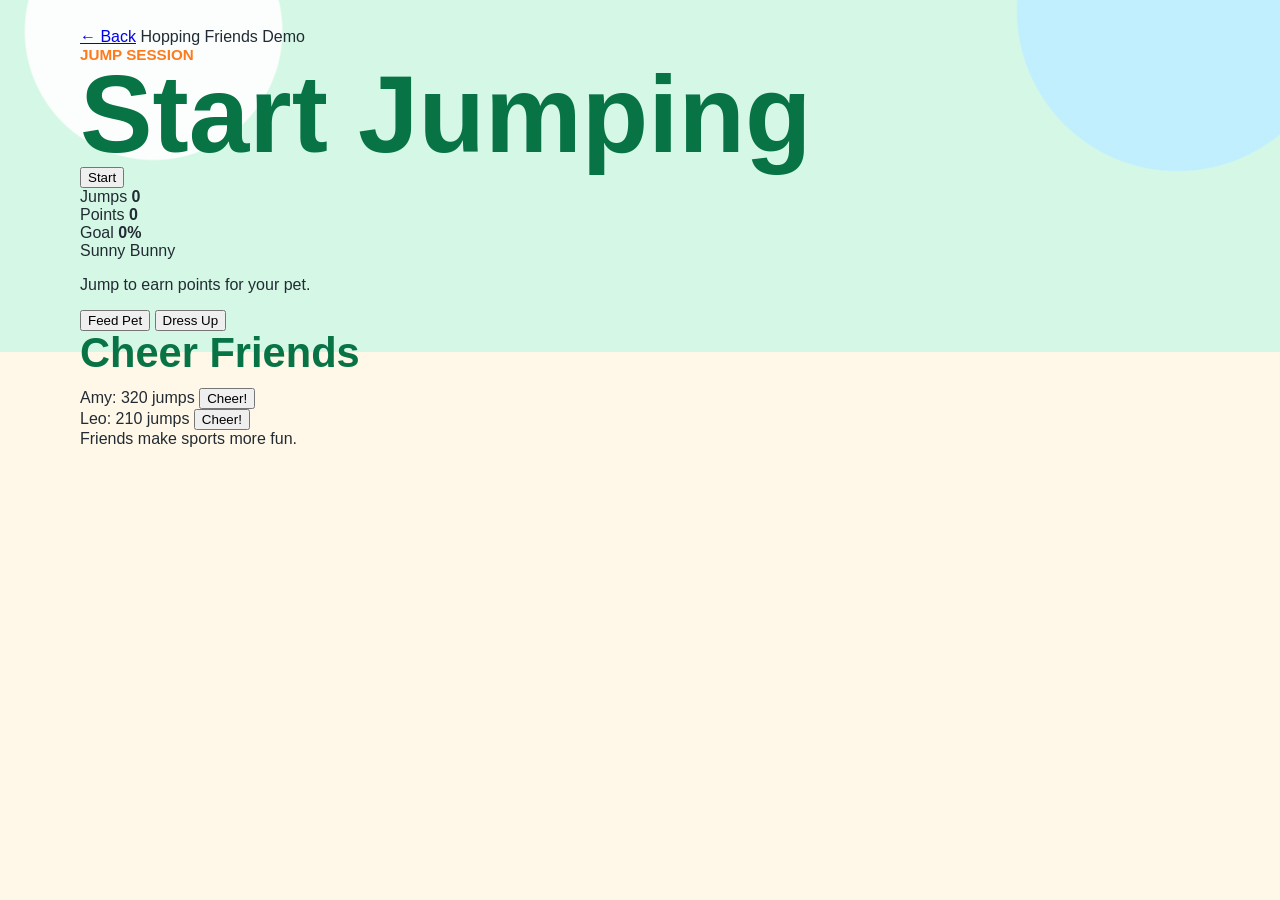
==== hopping-friends/demo/index.html @ bef8fe74 "Add interactive Hopping Friends demo" ====
<!doctype html>
<html lang="en">
  <head>
    <meta charset="utf-8">
    <meta name="viewport" content="width=device-width, initial-scale=1">
    <meta
      name="description"
      content="Try a simple Hopping Friends app demo with jumps, points, pet rewards, and friend cheers."
    >
    <title>Hopping Friends Demo</title>
    <link rel="stylesheet" href="../styles.css">
    <link rel="stylesheet" href="./demo.css">
  </head>
  <body class="demo-body">
    <main class="demo-shell">
      <nav class="demo-nav" aria-label="Demo navigation">
        <a href="../">← Back</a>
        <span>Hopping Friends Demo</span>
      </nav>

      <section class="demo-phone" aria-label="Interactive Hopping Friends demo">
        <header class="demo-header">
          <div>
            <p class="eyebrow">Jump session</p>
            <h1>Start Jumping</h1>
          </div>
          <button id="startSession" class="round-button" type="button">Start</button>
        </header>

        <section class="score-grid" aria-label="Jumping progress">
          <div>
            <span>Jumps</span>
            <strong id="jumpCount">0</strong>
          </div>
          <div>
            <span>Points</span>
            <strong id="pointCount">0</strong>
          </div>
          <div>
            <span>Goal</span>
            <strong id="goalPercent">0%</strong>
          </div>
        </section>

        <div class="demo-progress" aria-label="Daily goal progress">
          <span id="goalBar"></span>
        </div>

        <section class="pet-card" aria-label="Pet reward area">
          <div id="demoPet" class="demo-pet" aria-hidden="true">
            <span class="demo-ear left"></span>
            <span class="demo-ear right"></span>
            <span class="demo-face"></span>
            <span id="petHat" class="pet-hat"></span>
          </div>
          <div>
            <p class="pet-name">Sunny Bunny</p>
            <p id="petMood">Jump to earn points for your pet.</p>
            <div class="pet-actions">
              <button id="feedPet" type="button">Feed Pet</button>
              <button id="dressPet" type="button">Dress Up</button>
            </div>
          </div>
        </section>

        <section class="demo-friends" aria-label="Friend cheer area">
          <h2>Cheer Friends</h2>
          <div class="demo-friend-row">
            <span>Amy: 320 jumps</span>
            <button type="button" data-friend="Amy">Cheer!</button>
          </div>
          <div class="demo-friend-row">
            <span>Leo: 210 jumps</span>
            <button type="button" data-friend="Leo">Cheer!</button>
          </div>
          <p id="cheerMessage" class="cheer-message">Friends make sports more fun.</p>
        </section>
      </section>
    </main>

    <script src="./demo.js"></script>
  </body>
</html>
---- hopping-friends/styles.css ----
:root {
  --mint: #d5f8e6;
  --mint-strong: #15935b;
  --mint-deep: #087345;
  --cream: #fff8e8;
  --orange: #ff7a1a;
  --orange-soft: #ffe0b6;
  --sky: #bfeeff;
  --blue: #228bd8;
  --ink: #222b33;
  --muted: #5d6972;
  --line: #bee6d0;
  --white: #ffffff;
  color: var(--ink);
  font-family: Arial, Helvetica, sans-serif;
  background: var(--cream);
}

* {
  box-sizing: border-box;
}

html {
  scroll-behavior: smooth;
}

body {
  margin: 0;
  background:
    radial-gradient(circle at 12% 6%, rgba(255, 255, 255, 0.9) 0 8rem, transparent 8.1rem),
    radial-gradient(circle at 92% 2%, rgba(191, 238, 255, 0.9) 0 10rem, transparent 10.1rem),
    linear-gradient(180deg, var(--mint) 0 22rem, var(--cream) 22rem 100%);
}

main {
  width: min(1120px, calc(100% - 32px));
  margin: 0 auto;
  padding: 28px 0 56px;
}

.hero {
  min-height: 88vh;
  display: grid;
  grid-template-columns: minmax(0, 1fr) minmax(280px, 390px);
  gap: 48px;
  align-items: center;
  padding: 20px 0 34px;
}

.hero-copy {
  display: grid;
  gap: 22px;
}

.eyebrow,
.section-label {
  margin: 0;
  color: var(--orange);
  font-size: 0.95rem;
  font-weight: 800;
  letter-spacing: 0;
  text-transform: uppercase;
}

h1,
h2,
p {
  margin-top: 0;
}

h1 {
  margin-bottom: 0;
  color: var(--mint-deep);
  font-size: clamp(3.4rem, 10vw, 6.8rem);
  line-height: 0.96;
}

h2 {
  margin-bottom: 12px;
  color: var(--mint-deep);
  font-size: clamp(1.55rem, 4.5vw, 2.6rem);
  line-height: 1.08;
}

.lead {
  max-width: 650px;
  color: var(--ink);
  font-size: clamp(1.35rem, 4vw, 2rem);
  line-height: 1.32;
}

.hero-actions {
  display: flex;
  flex-wrap: wrap;
  gap: 14px;
  align-items: center;
}

.primary-action {
  display: inline-flex;
  min-height: 56px;
  align-items: center;
  justify-content: center;
  border-radius: 999px;
  padding: 0 28px;
  background: var(--orange);
  color: var(--white);
  box-shadow: 0 12px 24px rgba(255, 122, 26, 0.24);
  font-size: 1.08rem;
  font-weight: 800;
  text-decoration: none;
}

.mini-stat {
  display: inline-flex;
  min-height: 46px;
  align-items: center;
  border: 2px solid var(--line);
  border-radius: 999px;
  padding: 0 18px;
  background: rgba(255, 255, 255, 0.72);
  color: var(--mint-deep);
  font-weight: 800;
}

.app-preview {
  justify-self: center;
  width: min(100%, 390px);
  border: 10px solid var(--ink);
  border-radius: 38px;
  padding: 22px;
  background:
    linear-gradient(180deg, #c8f1ff 0 32%, var(--cream) 32% 100%);
  box-shadow: 0 28px 70px rgba(8, 115, 69, 0.22);
}

.app-top {
  display: flex;
  justify-content: space-between;
  gap: 12px;
  align-items: center;
  border-radius: 22px;
  padding: 16px;
  background: rgba(255, 255, 255, 0.86);
}

.app-top p {
  margin: 0 0 4px;
  color: var(--muted);
  font-size: 0.9rem;
  font-weight: 800;
}

.app-top strong {
  color: var(--orange);
  font-size: 1.55rem;
}

.app-top span {
  display: grid;
  width: 58px;
  height: 58px;
  place-items: center;
  border-radius: 50%;
  background: var(--mint);
  color: var(--mint-deep);
  font-weight: 900;
}

.pet-scene {
  position: relative;
  height: 175px;
  margin: 18px 0 14px;
  border-radius: 28px;
  overflow: hidden;
  background:
    radial-gradient(circle at 18% 78%, #86d66f 0 14px, transparent 15px),
    radial-gradient(circle at 84% 76%, #8bda73 0 20px, transparent 21px),
    linear-gradient(180deg, #d9f7ff 0 58%, #dff5cf 58% 100%);
}

.jump-rope {
  position: absolute;
  left: 60px;
  right: 60px;
  bottom: 33px;
  height: 96px;
  border: 6px solid var(--orange);
  border-top: 0;
  border-radius: 0 0 90px 90px;
}

.rabbit {
  position: absolute;
  left: calc(50% - 58px);
  bottom: 30px;
  width: 116px;
  height: 98px;
}

.rabbit .face {
  position: absolute;
  left: 13px;
  bottom: 0;
  width: 90px;
  height: 78px;
  border: 4px solid var(--mint-deep);
  border-radius: 45% 45% 42% 42%;
  background:
    radial-gradient(circle at 34% 46%, var(--ink) 0 4px, transparent 5px),
    radial-gradient(circle at 66% 46%, var(--ink) 0 4px, transparent 5px),
    radial-gradient(circle at 50% 58%, var(--orange) 0 4px, transparent 5px),
    var(--white);
}

.rabbit .ear {
  position: absolute;
  top: 0;
  width: 25px;
  height: 65px;
  border: 4px solid var(--mint-deep);
  border-radius: 999px;
  background: linear-gradient(90deg, var(--white), #ffd4dd);
}

.rabbit .left {
  left: 25px;
  transform: rotate(-10deg);
}

.rabbit .right {
  right: 25px;
  transform: rotate(10deg);
}

.progress-bar {
  height: 18px;
  border-radius: 999px;
  background: #e7ece8;
  overflow: hidden;
}

.progress-bar span {
  display: block;
  width: 54%;
  height: 100%;
  border-radius: inherit;
  background: var(--mint-strong);
}

.reward-row {
  display: grid;
  grid-template-columns: repeat(3, minmax(0, 1fr));
  gap: 8px;
  margin: 14px 0;
}

.reward-row span {
  min-height: 52px;
  display: grid;
  place-items: center;
  border-radius: 16px;
  background: rgba(255, 255, 255, 0.9);
  color: var(--orange);
  font-size: 0.86rem;
  font-weight: 900;
  text-align: center;
}

.friend-row {
  display: flex;
  justify-content: space-between;
  gap: 10px;
  align-items: center;
  margin-top: 9px;
  border-radius: 16px;
  padding: 10px 12px;
  background: rgba(255, 255, 255, 0.9);
  color: var(--mint-deep);
  font-size: 0.94rem;
  font-weight: 900;
}

.friend-row button {
  border: 0;
  border-radius: 999px;
  padding: 9px 12px;
  background: var(--blue);
  color: var(--white);
  font-weight: 900;
}

.app-button {
  display: grid;
  min-height: 54px;
  place-items: center;
  margin-top: 14px;
  border-radius: 999px;
  background: var(--orange);
  color: var(--white);
  font-size: 1.12rem;
  font-weight: 900;
  text-decoration: none;
}

.features {
  display: grid;
  grid-template-columns: repeat(3, minmax(0, 1fr));
  gap: 18px;
  margin-top: 12px;
}

.features article,
.story,
.pitch-card,
.join {
  border: 2px solid var(--line);
  border-radius: 24px;
  background: rgba(255, 255, 255, 0.86);
}

.features article {
  padding: 24px;
}

.feature-icon {
  display: inline-grid;
  width: 50px;
  height: 50px;
  place-items: center;
  margin-bottom: 18px;
  border-radius: 16px;
  background: var(--orange-soft);
  color: var(--orange);
  font-size: 1.55rem;
  font-weight: 900;
}

.feature-icon.friends {
  background: #d7f7ff;
  color: var(--blue);
}

.feature-icon.health {
  background: var(--mint);
  color: var(--mint-strong);
}

.features p,
.story p,
.pitch-card p,
.join p {
  color: var(--muted);
  font-size: 1.08rem;
  line-height: 1.55;
}

.story {
  display: grid;
  grid-template-columns: 0.85fr 1.15fr;
  gap: 32px;
  margin-top: 20px;
  padding: 34px;
}

.story p:last-child {
  margin-bottom: 0;
}

.pitch-card {
  margin-top: 20px;
  padding: 30px;
  background: var(--mint-deep);
}

.pitch-card p {
  margin-bottom: 12px;
  color: var(--white);
  font-size: clamp(1.1rem, 2.6vw, 1.45rem);
  font-weight: 700;
}

.pitch-card p:last-child {
  margin-bottom: 0;
  color: #fff1d8;
}

.join {
  margin-top: 20px;
  padding: 36px;
  text-align: center;
}

.join h2 {
  max-width: 780px;
  margin-inline: auto;
}

@media (max-width: 780px) {
  main {
    width: min(100% - 22px, 520px);
    padding-top: 18px;
  }

  .hero {
    min-height: auto;
    grid-template-columns: 1fr;
    gap: 28px;
    padding-top: 28px;
  }

  .hero-copy {
    gap: 16px;
  }

  .lead {
    margin-bottom: 0;
  }

  .app-preview {
    order: -1;
  }

  .app-preview {
    width: min(88vw, 330px);
  }

  .features,
  .story {
    grid-template-columns: 1fr;
  }

  .features article,
  .story,
  .pitch-card,
  .join {
    border-radius: 18px;
  }

  .features article,
  .story,
  .pitch-card,
  .join {
    padding: 22px;
  }
}
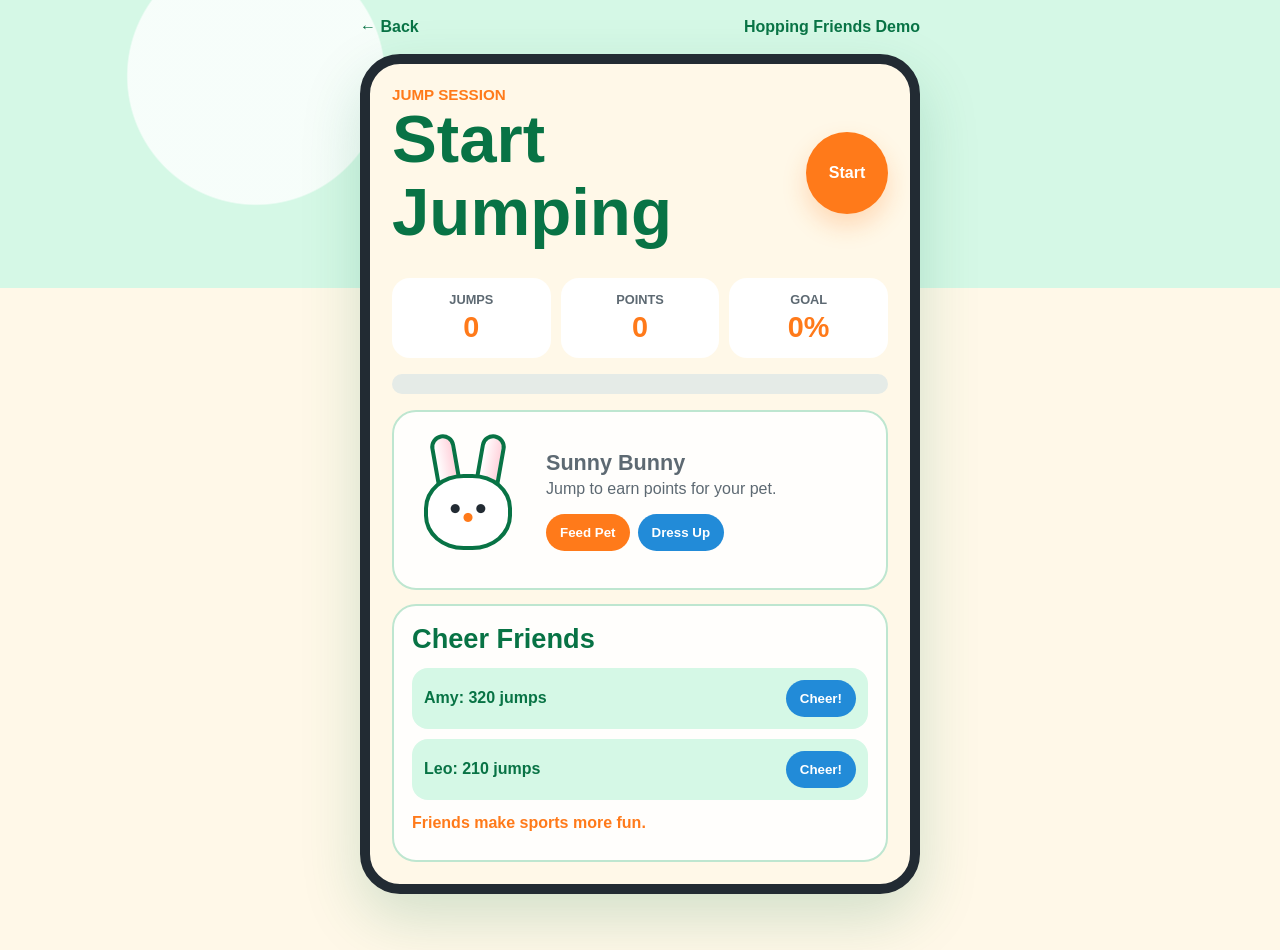
==== commit 7f65889c: "Enhance Hopping Friends demo rewards" ====
--- a/hopping-friends/demo/index.html
+++ b/hopping-friends/demo/index.html
@@ -51,7 +51,12 @@
             <span class="demo-ear left"></span>
             <span class="demo-ear right"></span>
             <span class="demo-face"></span>
+            <span id="petOutfit" class="pet-outfit"></span>
+            <span class="pet-bow"></span>
+            <span class="pet-scarf"></span>
+            <span class="pet-badge"></span>
             <span id="petHat" class="pet-hat"></span>
+            <span id="foodBite" class="food-bite" aria-hidden="true"></span>
           </div>
           <div>
             <p class="pet-name">Sunny Bunny</p>
--- a/hopping-friends/styles.css
+++ b/hopping-friends/styles.css
@@ -29,7 +29,7 @@
   background:
     radial-gradient(circle at 12% 6%, rgba(255, 255, 255, 0.9) 0 8rem, transparent 8.1rem),
     radial-gradient(circle at 92% 2%, rgba(191, 238, 255, 0.9) 0 10rem, transparent 10.1rem),
-    linear-gradient(180deg, var(--mint) 0 22rem, var(--cream) 22rem 100%);
+    linear-gradient(180deg, var(--mint) 0 36rem, var(--cream) 36rem 100%);
 }
 
 main {
@@ -70,9 +70,10 @@
 
 h1 {
   margin-bottom: 0;
+  padding-bottom: 0.18em;
   color: var(--mint-deep);
-  font-size: clamp(3.4rem, 10vw, 6.8rem);
-  line-height: 0.96;
+  font-size: clamp(3.2rem, 9vw, 6.4rem);
+  line-height: 1.08;
 }
 
 h2 {
@@ -397,6 +398,13 @@
 }
 
 @media (max-width: 780px) {
+  body {
+    background:
+      radial-gradient(circle at 12% 6%, rgba(255, 255, 255, 0.9) 0 8rem, transparent 8.1rem),
+      radial-gradient(circle at 92% 2%, rgba(191, 238, 255, 0.9) 0 10rem, transparent 10.1rem),
+      linear-gradient(180deg, var(--mint) 0 64rem, var(--cream) 64rem 100%);
+  }
+
   main {
     width: min(100% - 22px, 520px);
     padding-top: 18px;
@@ -413,6 +421,11 @@
     gap: 16px;
   }
 
+  h1 {
+    font-size: clamp(3rem, 14vw, 4.8rem);
+    line-height: 1.12;
+  }
+
   .lead {
     margin-bottom: 0;
   }
--- a/hopping-friends/demo/demo.css
+++ b/hopping-friends/demo/demo.css
@@ -0,0 +1,474 @@
+.demo-body {
+  background:
+    radial-gradient(circle at 20% 8%, rgba(255, 255, 255, 0.8) 0 8rem, transparent 8.1rem),
+    linear-gradient(180deg, var(--mint) 0 18rem, var(--cream) 18rem 100%);
+}
+
+.demo-shell {
+  width: min(560px, calc(100% - 24px));
+  padding-top: 18px;
+}
+
+.demo-nav {
+  display: flex;
+  justify-content: space-between;
+  gap: 12px;
+  align-items: center;
+  margin-bottom: 18px;
+  color: var(--mint-deep);
+  font-weight: 900;
+}
+
+.demo-nav a {
+  color: var(--mint-deep);
+  text-decoration: none;
+}
+
+.demo-phone {
+  border: 10px solid var(--ink);
+  border-radius: 40px;
+  padding: 22px;
+  background: var(--cream);
+  box-shadow: 0 24px 60px rgba(8, 115, 69, 0.18);
+}
+
+.demo-header {
+  display: flex;
+  justify-content: space-between;
+  gap: 16px;
+  align-items: center;
+}
+
+.demo-header h1 {
+  font-size: clamp(2.2rem, 10vw, 4.2rem);
+}
+
+.round-button {
+  min-width: 82px;
+  min-height: 82px;
+  border: 0;
+  border-radius: 50%;
+  background: var(--orange);
+  color: var(--white);
+  box-shadow: 0 12px 24px rgba(255, 122, 26, 0.24);
+  font-size: 1rem;
+  font-weight: 900;
+}
+
+.score-grid {
+  display: grid;
+  grid-template-columns: repeat(3, 1fr);
+  gap: 10px;
+  margin-top: 18px;
+}
+
+.score-grid div {
+  border-radius: 18px;
+  padding: 14px 10px;
+  background: var(--white);
+  text-align: center;
+}
+
+.score-grid span {
+  display: block;
+  color: var(--muted);
+  font-size: 0.8rem;
+  font-weight: 800;
+  text-transform: uppercase;
+}
+
+.score-grid strong {
+  display: block;
+  margin-top: 4px;
+  color: var(--orange);
+  font-size: 1.8rem;
+}
+
+.demo-progress {
+  height: 20px;
+  margin: 16px 0;
+  border-radius: 999px;
+  background: #e5ebe7;
+  overflow: hidden;
+}
+
+.demo-progress span {
+  display: block;
+  width: 0;
+  height: 100%;
+  border-radius: inherit;
+  background: var(--mint-strong);
+  transition: width 180ms ease;
+}
+
+.pet-card,
+.demo-friends {
+  border: 2px solid var(--line);
+  border-radius: 24px;
+  padding: 18px;
+  background: rgba(255, 255, 255, 0.86);
+}
+
+.pet-card {
+  display: grid;
+  grid-template-columns: 118px 1fr;
+  gap: 16px;
+  align-items: center;
+}
+
+.demo-pet {
+  position: relative;
+  width: 112px;
+  height: 140px;
+}
+
+.demo-face {
+  position: absolute;
+  left: 12px;
+  top: 44px;
+  z-index: 4;
+  width: 88px;
+  height: 76px;
+  border: 4px solid var(--mint-deep);
+  border-radius: 45%;
+  background:
+    radial-gradient(circle at 34% 45%, var(--ink) 0 4px, transparent 5px),
+    radial-gradient(circle at 66% 45%, var(--ink) 0 4px, transparent 5px),
+    radial-gradient(circle at 50% 58%, var(--orange) 0 4px, transparent 5px),
+    var(--white);
+}
+
+.demo-ear {
+  position: absolute;
+  top: 4px;
+  z-index: 3;
+  width: 25px;
+  height: 68px;
+  border: 4px solid var(--mint-deep);
+  border-radius: 999px;
+  background: linear-gradient(90deg, var(--white), #ffd4dd);
+}
+
+.demo-ear.left {
+  left: 22px;
+  transform: rotate(-10deg);
+}
+
+.demo-ear.right {
+  right: 22px;
+  transform: rotate(10deg);
+}
+
+.pet-hat {
+  position: absolute;
+  left: 27px;
+  top: 45px;
+  z-index: 6;
+  width: 55px;
+  height: 24px;
+  border-radius: 18px 18px 8px 8px;
+  background: transparent;
+  transition: background 180ms ease, box-shadow 180ms ease, transform 180ms ease;
+}
+
+.pet-outfit {
+  position: absolute;
+  left: 19px;
+  bottom: 0;
+  z-index: 2;
+  width: 74px;
+  height: 50px;
+  border: 3px solid transparent;
+  border-radius: 20px 20px 30px 30px;
+  background: transparent;
+  transition: background 180ms ease, border-color 180ms ease, box-shadow 180ms ease;
+}
+
+.pet-bow,
+.pet-scarf,
+.pet-badge {
+  position: absolute;
+  z-index: 5;
+  opacity: 0;
+  transition: opacity 180ms ease, transform 180ms ease;
+}
+
+.pet-bow {
+  left: 44px;
+  top: 48px;
+  width: 23px;
+  height: 14px;
+  border-radius: 50%;
+  background:
+    radial-gradient(circle at 25% 50%, #ff4f8a 0 7px, transparent 7.5px),
+    radial-gradient(circle at 75% 50%, #ff4f8a 0 7px, transparent 7.5px),
+    radial-gradient(circle at 50% 50%, #ffc2d4 0 4px, transparent 4.5px);
+}
+
+.pet-scarf {
+  left: 25px;
+  top: 103px;
+  width: 63px;
+  height: 13px;
+  border-radius: 999px;
+  background: #22a7e8;
+  box-shadow: 42px 7px 0 -4px #22a7e8;
+}
+
+.pet-badge {
+  left: 62px;
+  bottom: 20px;
+  width: 18px;
+  height: 18px;
+  border-radius: 50%;
+  background:
+    radial-gradient(circle, #fff 0 3px, transparent 3.5px),
+    #ffd447;
+  box-shadow: 0 0 0 2px var(--mint-deep);
+}
+
+.food-bite {
+  position: absolute;
+  right: -10px;
+  bottom: 2px;
+  z-index: 7;
+  width: 34px;
+  height: 34px;
+  border-radius: 50%;
+  opacity: 0;
+  transform: translate(38px, 22px) scale(0.7) rotate(12deg);
+  pointer-events: none;
+}
+
+.food-bite::before,
+.food-bite::after {
+  content: "";
+  position: absolute;
+}
+
+.food-bite.food-carrot::before {
+  inset: 10px 7px 3px 8px;
+  border-radius: 70% 70% 55% 55%;
+  background: var(--orange);
+  transform: rotate(-28deg);
+}
+
+.food-bite.food-carrot::after {
+  left: 18px;
+  top: 0;
+  width: 14px;
+  height: 13px;
+  border-radius: 9px 9px 0 9px;
+  background: #35a852;
+  transform: rotate(18deg);
+}
+
+.food-bite.food-strawberry::before {
+  left: 6px;
+  top: 8px;
+  width: 23px;
+  height: 22px;
+  border-radius: 58% 58% 70% 70%;
+  background:
+    radial-gradient(circle at 35% 38%, #fff4a6 0 1.4px, transparent 1.8px),
+    radial-gradient(circle at 64% 58%, #fff4a6 0 1.4px, transparent 1.8px),
+    #f24b5f;
+}
+
+.food-bite.food-strawberry::after {
+  left: 12px;
+  top: 0;
+  width: 13px;
+  height: 11px;
+  border-radius: 10px 10px 2px 2px;
+  background: #35a852;
+}
+
+.food-bite.food-cookie::before {
+  inset: 5px;
+  border-radius: 50%;
+  background:
+    radial-gradient(circle at 38% 36%, #7a4a22 0 2px, transparent 2.5px),
+    radial-gradient(circle at 62% 60%, #7a4a22 0 2px, transparent 2.5px),
+    #d89a4b;
+  box-shadow: inset -2px -2px 0 rgba(99, 56, 21, 0.16);
+}
+
+.food-bite.food-leaf::before {
+  left: 5px;
+  top: 8px;
+  width: 25px;
+  height: 19px;
+  border-radius: 80% 20% 80% 20%;
+  background: linear-gradient(135deg, #a8e66f, #33a853);
+  transform: rotate(-18deg);
+}
+
+.food-bite.food-leaf::after {
+  left: 16px;
+  top: 10px;
+  width: 2px;
+  height: 16px;
+  border-radius: 999px;
+  background: rgba(255, 255, 255, 0.76);
+  transform: rotate(42deg);
+}
+
+.food-bite.is-feeding {
+  animation: feed-mouth 1400ms cubic-bezier(0.18, 0.82, 0.22, 1) both;
+}
+
+.demo-pet.outfit-sporty .pet-outfit {
+  border-color: var(--mint-deep);
+  background: linear-gradient(90deg, #1f9aff 0 48%, #ffffff 48% 54%, #1f9aff 54% 100%);
+  box-shadow: inset 0 -10px 0 rgba(0, 0, 0, 0.08);
+}
+
+.demo-pet.outfit-sporty .pet-badge {
+  opacity: 1;
+}
+
+.demo-pet.outfit-hoodie .pet-outfit {
+  border-color: #c45212;
+  background: var(--orange);
+  box-shadow: inset 0 10px 0 rgba(255, 255, 255, 0.34), inset 0 -9px 0 rgba(0, 0, 0, 0.08);
+}
+
+.demo-pet.outfit-hoodie .pet-hat {
+  background: var(--orange);
+  box-shadow: 18px 8px 0 -4px var(--blue);
+}
+
+.demo-pet.outfit-star .pet-outfit {
+  border-color: var(--mint-deep);
+  background: linear-gradient(135deg, #7b5cff, #22a7e8);
+  box-shadow: -13px 6px 0 -2px #7b5cff, 13px 6px 0 -2px #22a7e8;
+}
+
+.demo-pet.outfit-star .pet-badge,
+.demo-pet.outfit-star .pet-bow {
+  opacity: 1;
+}
+
+.demo-pet.outfit-cozy .pet-outfit {
+  border-color: var(--mint-deep);
+  background: #54c66f;
+  box-shadow: inset 0 -10px 0 rgba(0, 0, 0, 0.08);
+}
+
+.demo-pet.outfit-cozy .pet-scarf {
+  opacity: 1;
+  transform: rotate(-3deg);
+}
+
+.pet-name {
+  margin-bottom: 4px;
+  color: var(--mint-deep);
+  font-size: 1.35rem;
+  font-weight: 900;
+}
+
+.pet-card p {
+  color: var(--muted);
+}
+
+.pet-actions {
+  display: flex;
+  flex-wrap: wrap;
+  gap: 8px;
+}
+
+.pet-actions button,
+.demo-friend-row button {
+  border: 0;
+  border-radius: 999px;
+  padding: 11px 14px;
+  background: var(--blue);
+  color: var(--white);
+  font-weight: 900;
+}
+
+.pet-actions button:first-child {
+  background: var(--orange);
+}
+
+.demo-friends {
+  margin-top: 14px;
+}
+
+.demo-friends h2 {
+  margin-bottom: 14px;
+  font-size: 1.7rem;
+}
+
+.demo-friend-row {
+  display: flex;
+  justify-content: space-between;
+  gap: 10px;
+  align-items: center;
+  margin-top: 10px;
+  border-radius: 16px;
+  padding: 12px;
+  background: var(--mint);
+  color: var(--mint-deep);
+  font-weight: 900;
+}
+
+.cheer-message {
+  min-height: 28px;
+  margin: 14px 0 0;
+  color: var(--orange);
+  font-weight: 900;
+}
+
+.demo-pet.is-happy {
+  animation: hop 420ms ease;
+}
+
+@keyframes hop {
+  0%, 100% {
+    transform: translateY(0);
+  }
+  50% {
+    transform: translateY(-12px);
+  }
+}
+
+@keyframes feed-mouth {
+  0% {
+    opacity: 0;
+    transform: translate(48px, 32px) scale(0.65) rotate(14deg);
+  }
+  12% {
+    opacity: 1;
+  }
+  66% {
+    opacity: 1;
+    transform: translate(-41px, -46px) scale(1.12) rotate(-10deg);
+  }
+  84% {
+    opacity: 1;
+    transform: translate(-47px, -51px) scale(0.95) rotate(-14deg);
+  }
+  100% {
+    opacity: 0;
+    transform: translate(-50px, -54px) scale(0.3) rotate(-18deg);
+  }
+}
+
+@media (max-width: 460px) {
+  .demo-phone {
+    padding: 16px;
+  }
+
+  .pet-card {
+    grid-template-columns: 1fr;
+    justify-items: center;
+    text-align: center;
+  }
+
+  .demo-friend-row {
+    align-items: flex-start;
+    flex-direction: column;
+  }
+}
